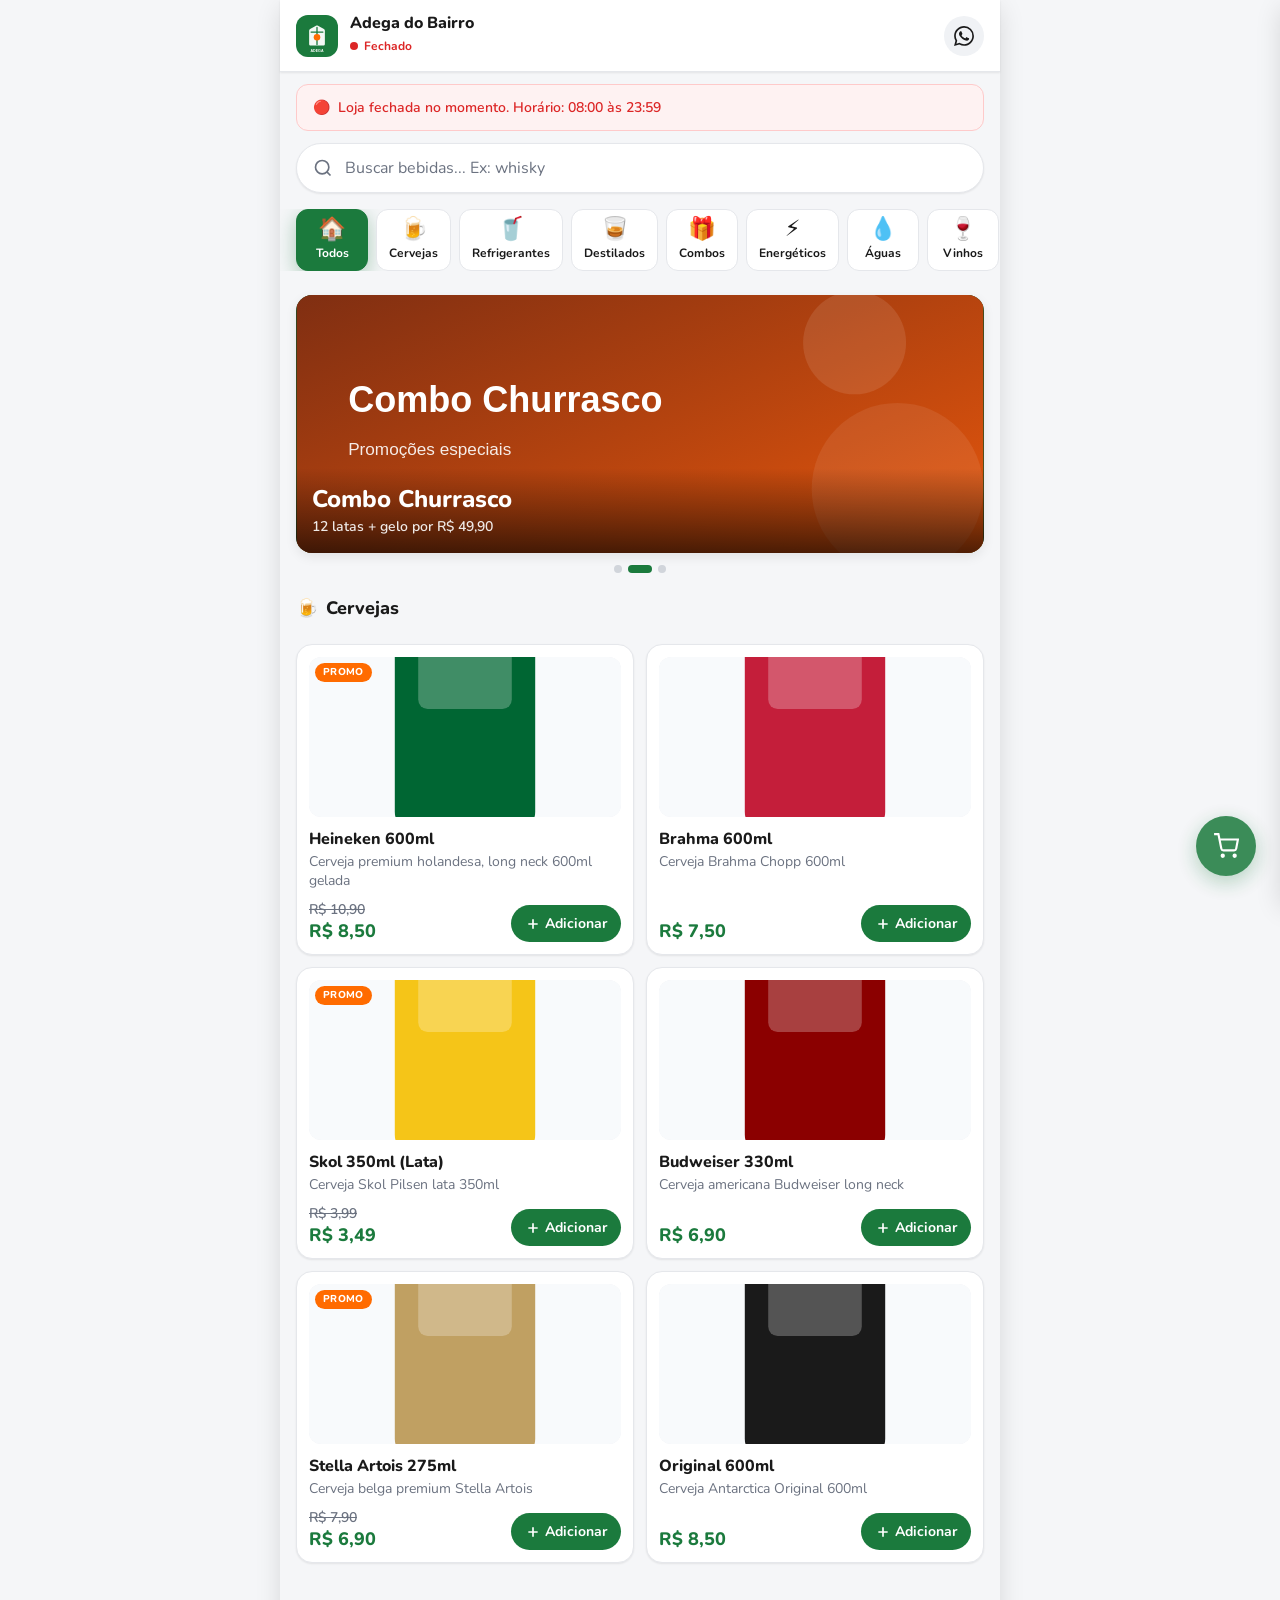
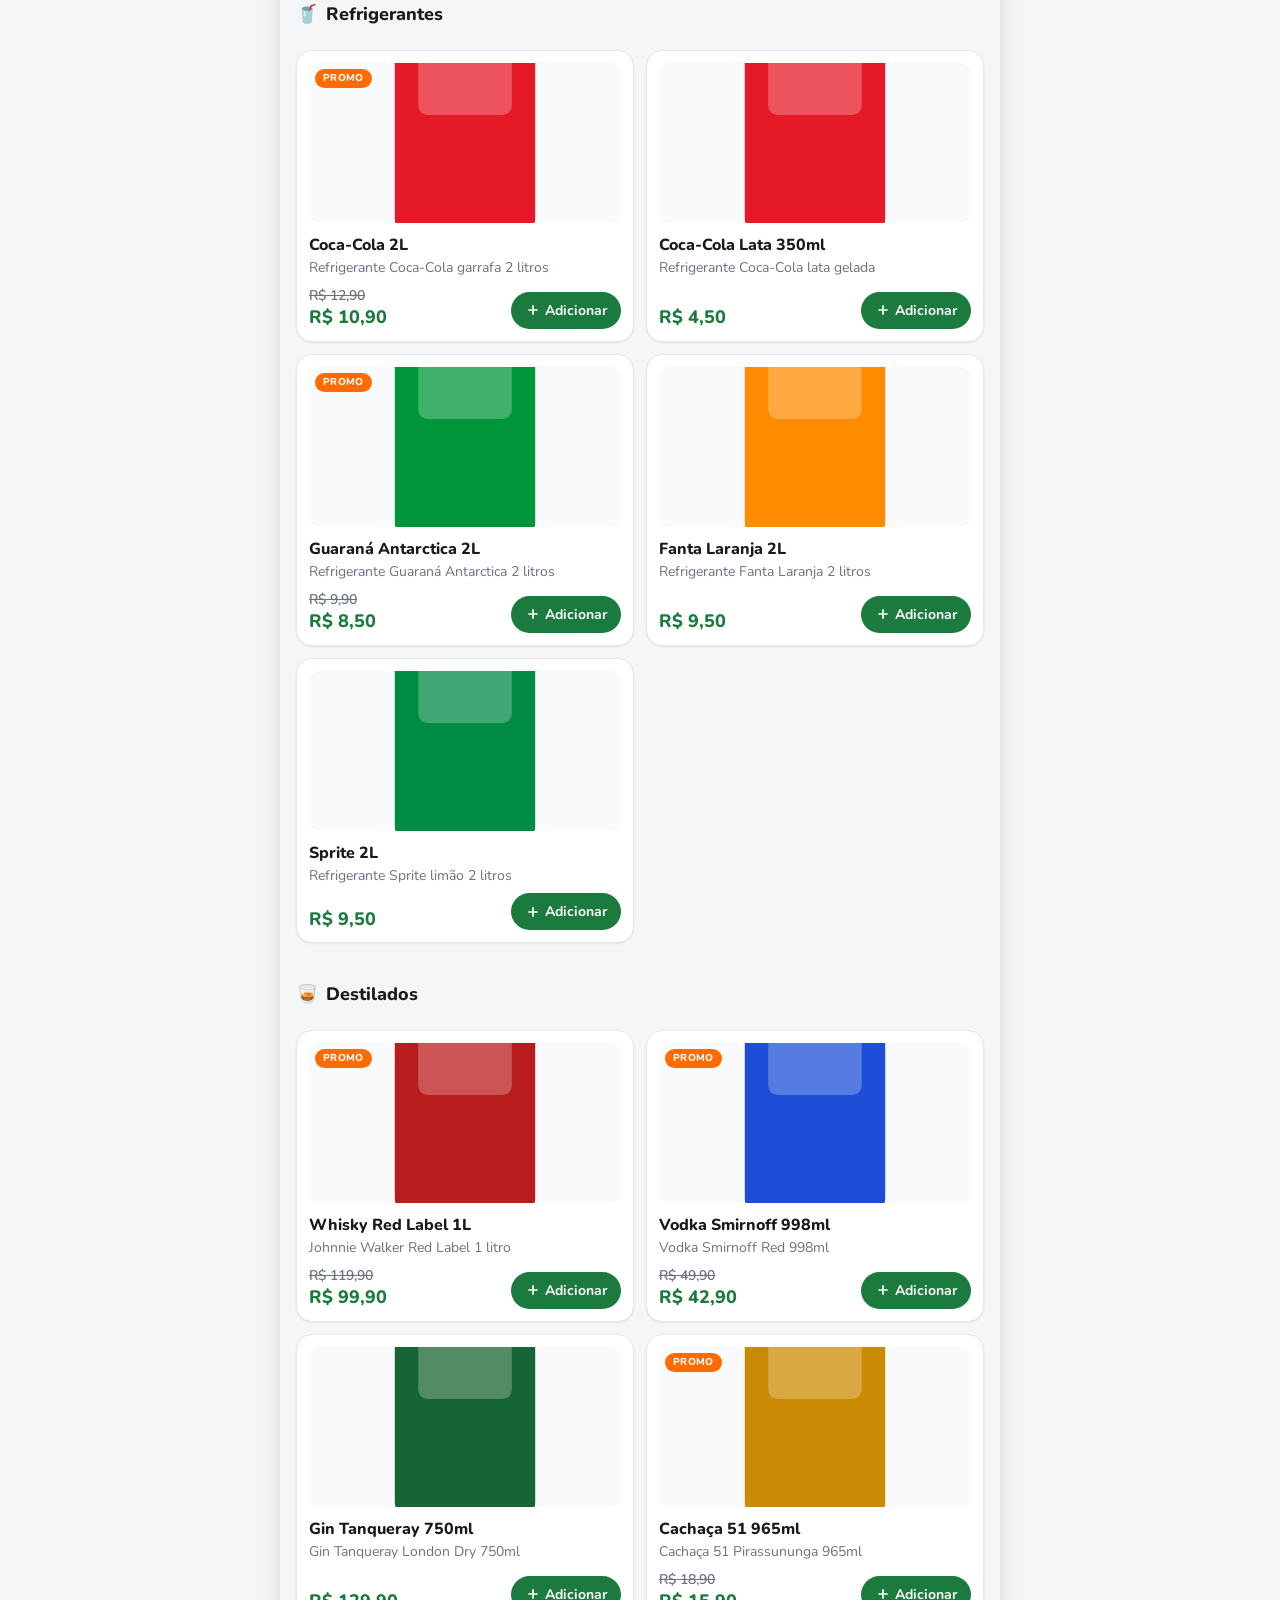
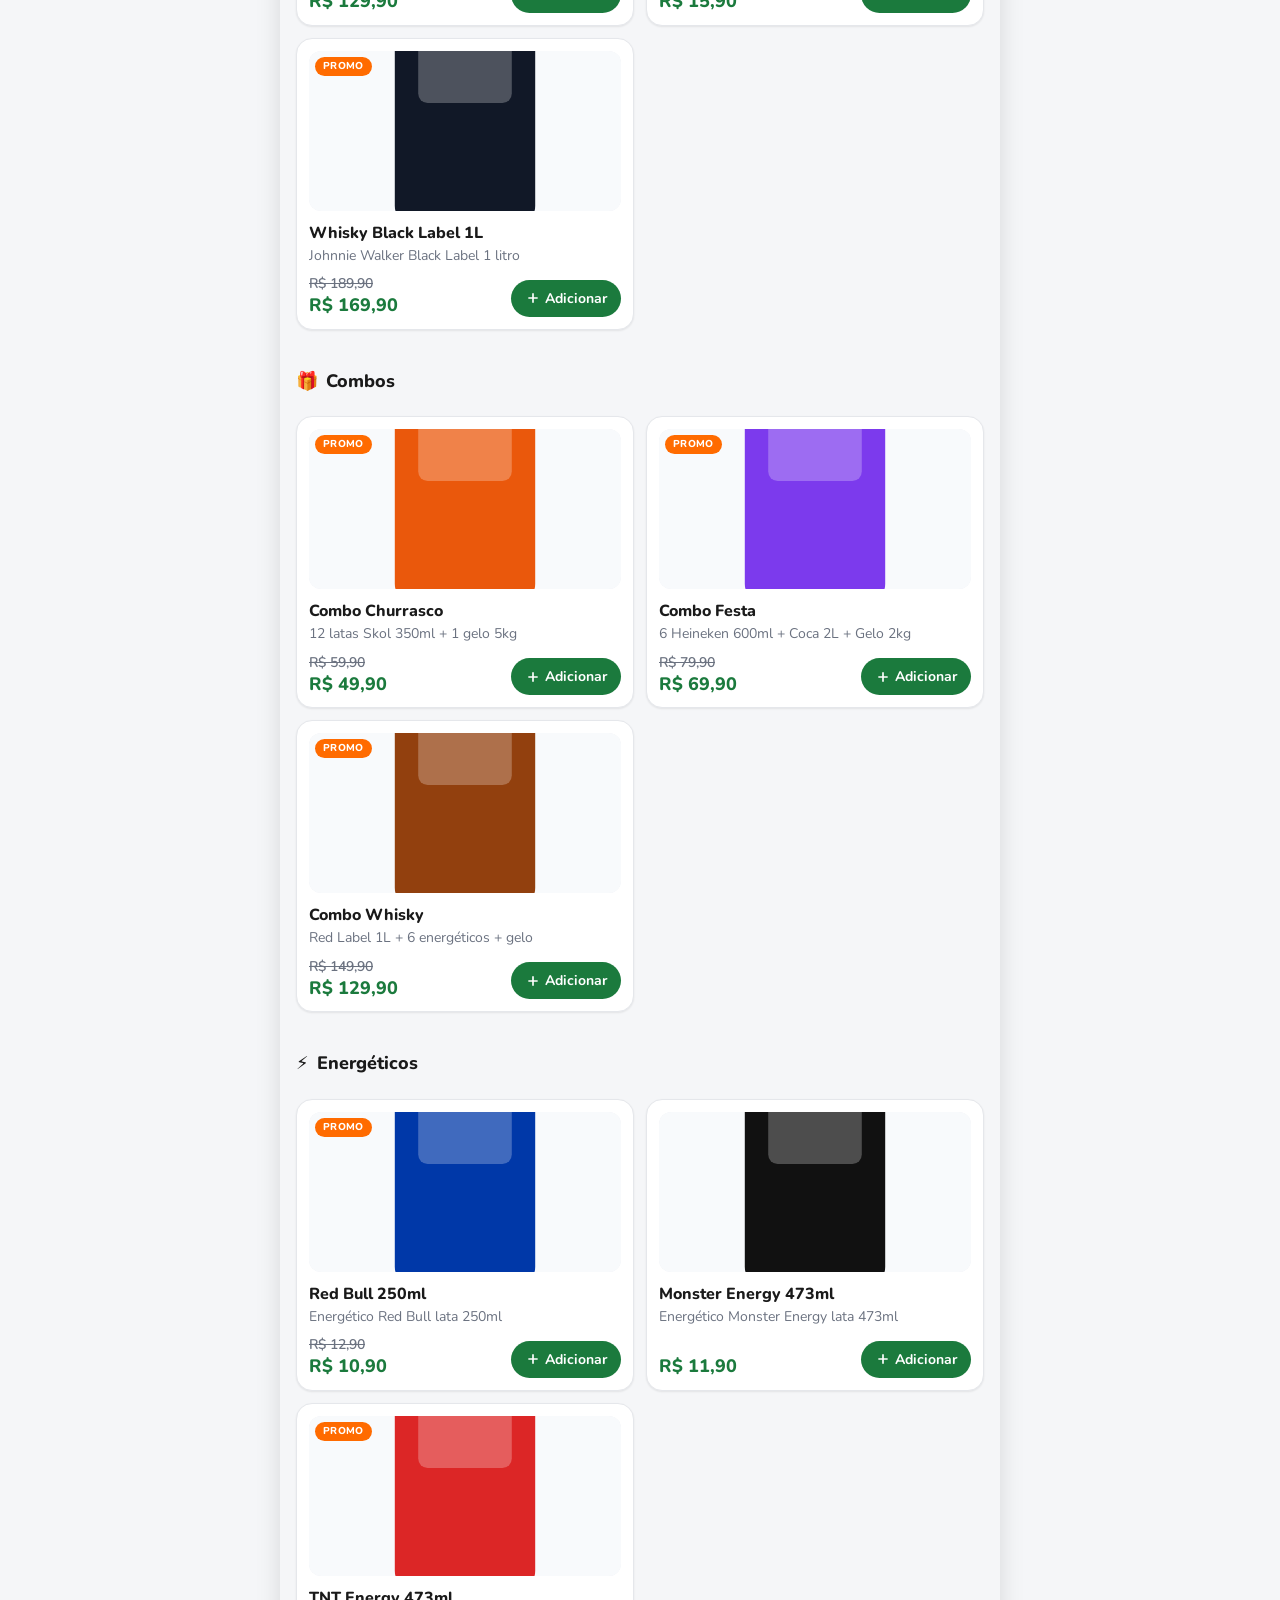
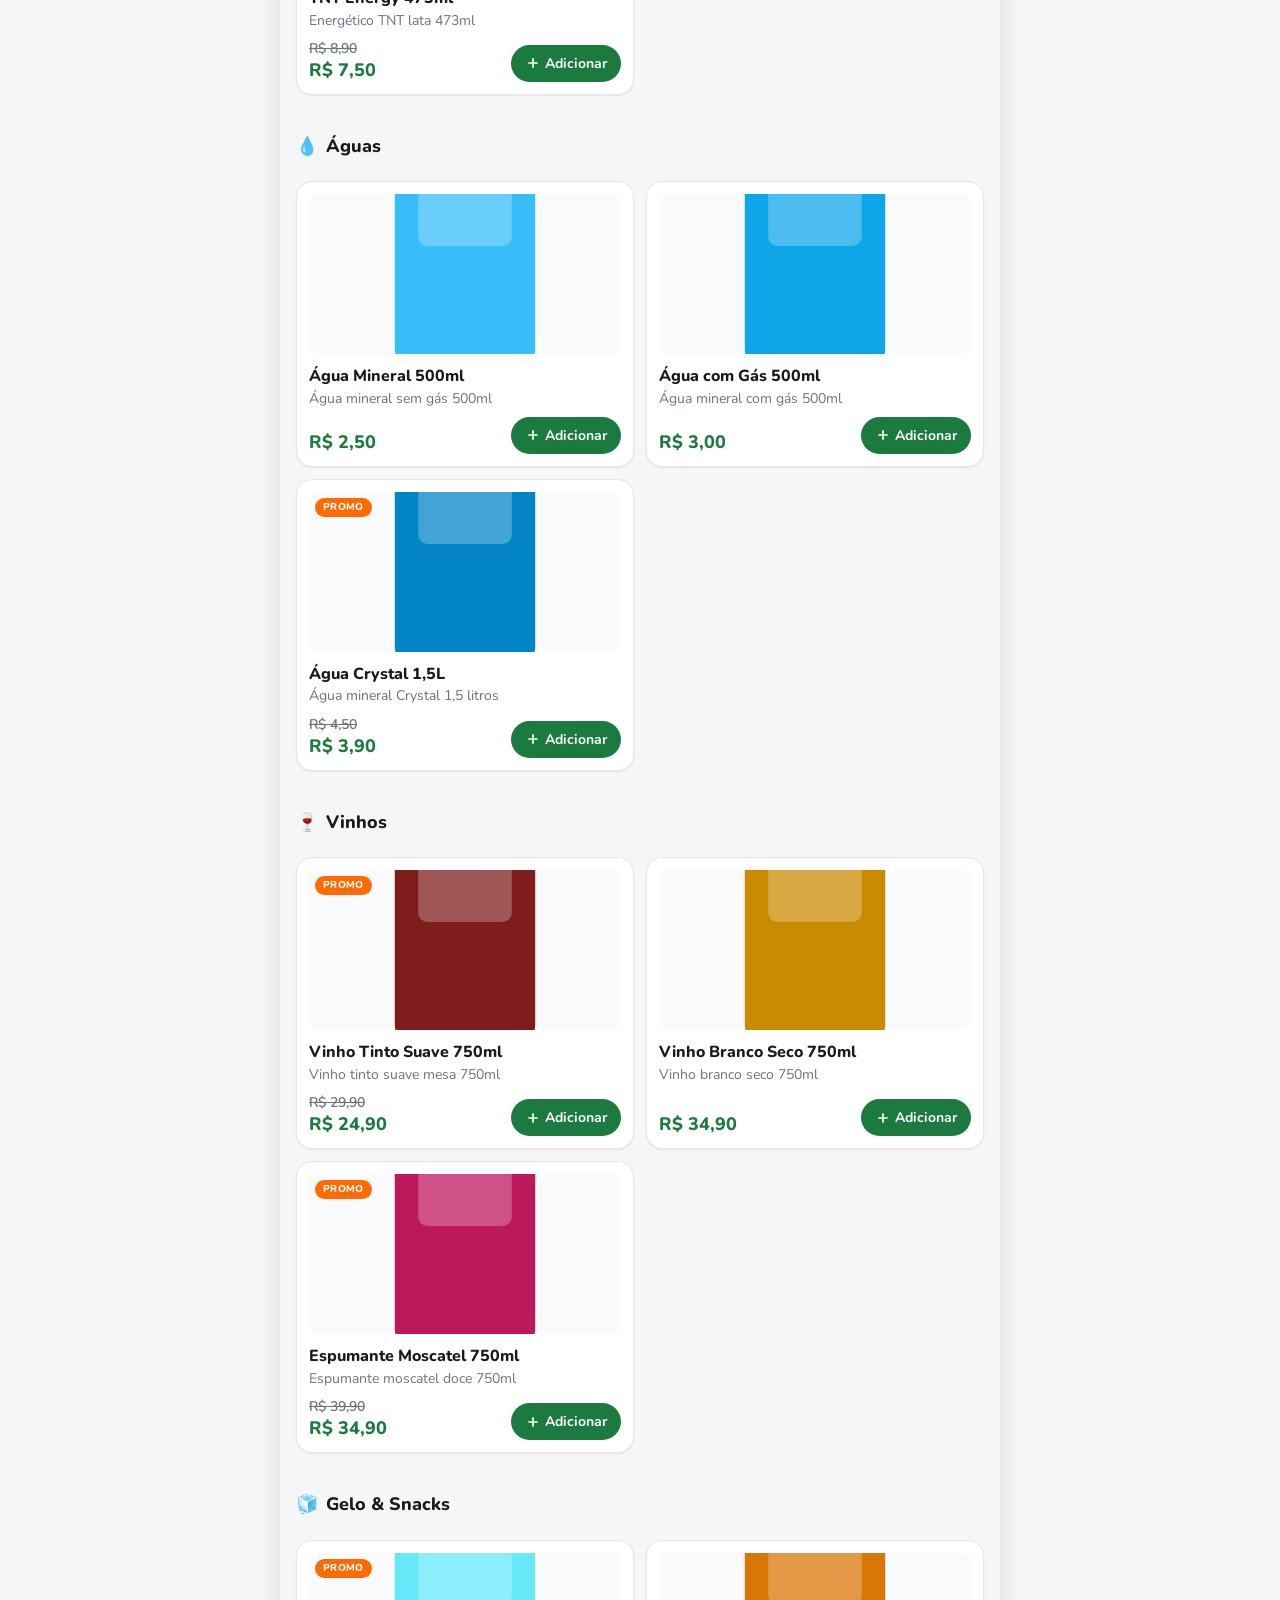
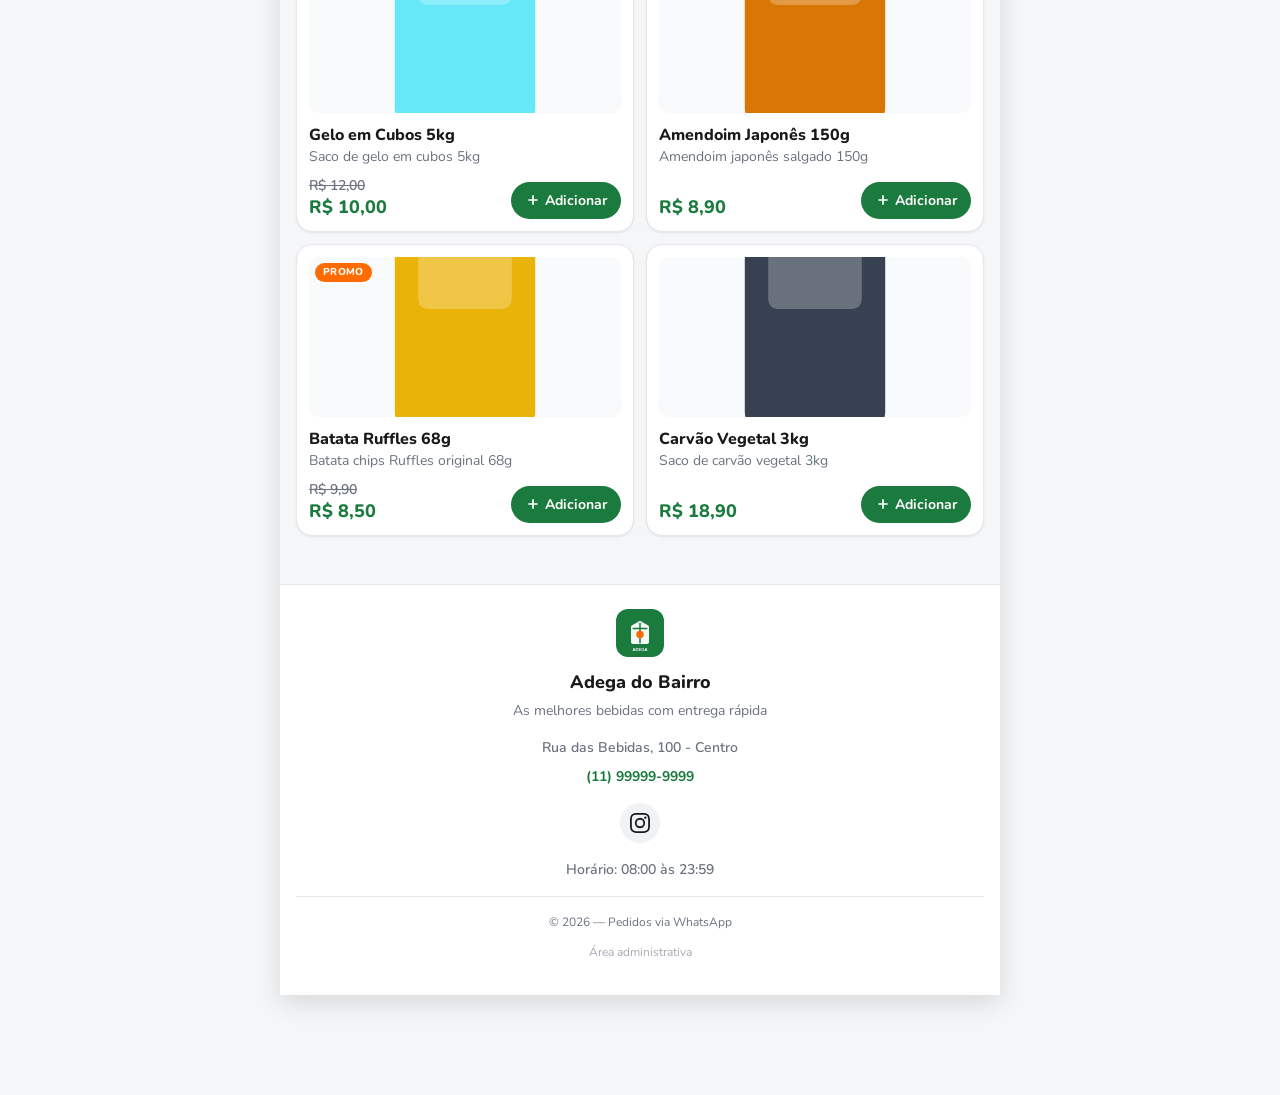
==== index.html @ 52670064 "Initial commit" ====
<!DOCTYPE html>
<html lang="pt-BR">
<head>
  <meta charset="UTF-8" />
  <script>
    /* Bootstrap GitHub Pages — define <base> antes de qualquer asset relativo */
    (function () {
      var path = location.pathname || "/";
      var base;
      if (path.indexOf("/admin") !== -1) {
        base = path.replace(/\/admin(?:\/.*)?$/, "/");
      } else if (/\.html?$/i.test(path)) {
        base = path.replace(/\/[^/]+$/, "/");
      } else {
        base = path.endsWith("/") ? path : path + "/";
      }
      window.APP_BASE = base;
      window.assetUrl = function (p) {
        return base + String(p || "").replace(/^\.\//, "").replace(/^\//, "");
      };
      if (!document.querySelector("base")) {
        var el = document.createElement("base");
        el.href = base;
        document.head.insertBefore(el, document.head.firstChild);
      }
    })();
  </script>
  <meta name="viewport" content="width=device-width, initial-scale=1.0, viewport-fit=cover" />
  <meta name="theme-color" content="#1B7A3D" />
  <meta name="description" content="Peça cervejas, destilados, refrigerantes e mais. Entrega rápida pelo WhatsApp." />
  <meta name="keywords" content="delivery bebidas, adega, cerveja, whisky, cardápio digital" />
  <meta name="apple-mobile-web-app-capable" content="yes" />
  <meta name="apple-mobile-web-app-status-bar-style" content="default" />
  <meta name="apple-mobile-web-app-title" content="Adega do Bairro" />
  <meta property="og:title" content="Adega do Bairro | Delivery de Bebidas" />
  <meta property="og:description" content="Peça cervejas, destilados e mais com entrega rápida pelo WhatsApp." />
  <meta property="og:type" content="website" />
  <meta property="og:image" content="assets/images/logo.svg" />
  <meta name="twitter:card" content="summary" />
  <title>Adega do Bairro | Delivery de Bebidas</title>
  <link rel="icon" href="assets/images/favicon.svg" type="image/svg+xml" />
  <link rel="apple-touch-icon" href="assets/images/icon-192.png" />
  <link rel="manifest" href="manifest.json" />
  <link rel="stylesheet" href="assets/css/style.css" />
</head>
<body>
  <div class="app" id="app">
    <!-- Loading -->
    <div class="loading" id="loading">
      <div class="spinner"></div>
      <p>Carregando cardápio...</p>
    </div>

    <div id="app-conteudo" class="oculto">
      <!-- Header -->
      <header class="header">
        <img id="header-logo" class="header-logo" src="assets/images/logo.svg" alt="Logo" />
        <div class="header-info">
          <h1 class="header-nome" id="header-nome">Adega do Bairro</h1>
          <div class="header-status aberto" id="header-status">
            <span class="ponto"></span>
            Aberto
          </div>
        </div>
        <div class="header-acoes">
          <a id="header-whatsapp" class="header-btn" href="#" target="_blank" rel="noopener" aria-label="WhatsApp" title="WhatsApp">
            <svg viewBox="0 0 24 24" fill="currentColor"><path d="M17.472 14.382c-.297-.149-1.758-.867-2.03-.967-.273-.099-.471-.148-.67.15-.197.297-.767.966-.94 1.164-.173.199-.347.223-.644.075-.297-.15-1.255-.463-2.39-1.475-.883-.788-1.48-1.761-1.653-2.059-.173-.297-.018-.458.13-.606.134-.133.298-.347.446-.52.149-.174.198-.298.298-.497.099-.198.05-.371-.025-.52-.075-.149-.669-1.612-.916-2.207-.242-.579-.487-.5-.669-.51-.173-.008-.371-.01-.57-.01-.198 0-.52.074-.792.372-.272.297-1.04 1.016-1.04 2.479 0 1.462 1.065 2.875 1.213 3.074.149.198 2.096 3.2 5.077 4.487.709.306 1.262.489 1.694.625.712.227 1.36.195 1.871.118.571-.085 1.758-.719 2.006-1.413.248-.694.248-1.289.173-1.413-.074-.124-.272-.198-.57-.347m-5.421 7.403h-.004a9.87 9.87 0 01-5.031-1.378l-.361-.214-3.741.982.998-3.648-.235-.374a9.86 9.86 0 01-1.51-5.26c.001-5.45 4.436-9.884 9.888-9.884 2.64 0 5.122 1.03 6.988 2.898a9.825 9.825 0 012.893 6.994c-.003 5.45-4.435 9.884-9.885 9.884m8.413-18.297A11.815 11.815 0 0012.05 0C5.495 0 .16 5.335.157 11.892c0 2.096.547 4.142 1.588 5.945L.057 24l6.305-1.654a11.882 11.882 0 005.683 1.448h.005c6.554 0 11.89-5.335 11.893-11.893a11.821 11.821 0 00-3.48-8.413z"/></svg>
          </a>
        </div>
      </header>

      <!-- Aviso loja fechada -->
      <div class="aviso-fechado" id="aviso-fechado" role="alert"></div>

      <!-- Pesquisa -->
      <div class="pesquisa-wrap">
        <div class="pesquisa-campo">
          <svg viewBox="0 0 24 24" fill="none" stroke="currentColor" stroke-width="2"><circle cx="11" cy="11" r="8"/><path d="M21 21l-4.35-4.35"/></svg>
          <input type="search" id="pesquisa-input" placeholder="Buscar bebidas... Ex: whisky" autocomplete="off" enterkeyhint="search" />
          <button type="button" class="pesquisa-limpar" id="pesquisa-limpar" aria-label="Limpar busca">✕</button>
        </div>
      </div>

      <!-- Categorias -->
      <div class="categorias-wrap">
        <div class="categorias-lista" id="categorias-lista" role="tablist"></div>
      </div>

      <!-- Banners -->
      <section class="banner-secao" id="banner-secao">
        <div class="banner-slider">
          <div class="banner-track" id="banner-track"></div>
          <button class="banner-nav prev" id="banner-prev" type="button" aria-label="Anterior">
            <svg viewBox="0 0 24 24" fill="none" stroke="currentColor" stroke-width="2.5"><path d="M15 18l-6-6 6-6"/></svg>
          </button>
          <button class="banner-nav next" id="banner-next" type="button" aria-label="Próximo">
            <svg viewBox="0 0 24 24" fill="none" stroke="currentColor" stroke-width="2.5"><path d="M9 18l6-6-6-6"/></svg>
          </button>
        </div>
        <div class="banner-dots" id="banner-dots"></div>
      </section>

      <!-- Produtos -->
      <section class="produtos-secao" id="produtos-secao">
        <div class="produtos-grid" id="produtos-grid"></div>
      </section>

      <!-- Footer -->
      <footer class="footer">
        <img id="footer-logo" class="footer-logo" src="assets/images/logo.svg" alt="" />
        <div class="footer-nome" id="footer-nome">Adega do Bairro</div>
        <p class="footer-slogan" id="footer-slogan">As melhores bebidas com entrega rápida</p>
        <div class="footer-info">
          <span id="footer-endereco"></span>
          <a id="footer-telefone" href="#" target="_blank" rel="noopener"></a>
        </div>
        <div class="footer-redes">
          <a id="footer-instagram" class="oculto" href="#" target="_blank" rel="noopener" aria-label="Instagram">
            <svg viewBox="0 0 24 24" fill="currentColor"><path d="M12 2.163c3.204 0 3.584.012 4.85.07 3.252.148 4.771 1.691 4.919 4.919.058 1.265.069 1.645.069 4.849 0 3.205-.012 3.584-.069 4.849-.149 3.225-1.664 4.771-4.919 4.919-1.266.058-1.644.07-4.85.07-3.204 0-3.584-.012-4.849-.07-3.26-.149-4.771-1.699-4.919-4.92-.058-1.265-.07-1.644-.07-4.849 0-3.204.013-3.583.07-4.849.149-3.227 1.664-4.771 4.919-4.919 1.266-.057 1.645-.069 4.849-.069zM12 0C8.741 0 8.333.014 7.053.072 2.695.272.273 2.69.073 7.052.014 8.333 0 8.741 0 12c0 3.259.014 3.668.072 4.948.2 4.358 2.618 6.78 6.98 6.98C8.333 23.986 8.741 24 12 24c3.259 0 3.668-.014 4.948-.072 4.354-.2 6.782-2.618 6.979-6.98.059-1.28.073-1.689.073-4.948 0-3.259-.014-3.667-.072-4.947-.196-4.354-2.617-6.78-6.979-6.98C15.668.014 15.259 0 12 0zm0 5.838a6.162 6.162 0 100 12.324 6.162 6.162 0 000-12.324zM12 16a4 4 0 110-8 4 4 0 010 8zm6.406-11.845a1.44 1.44 0 100 2.881 1.44 1.44 0 000-2.881z"/></svg>
          </a>
        </div>
        <p class="footer-horario" id="footer-horario"></p>
        <p class="footer-copy">© <span id="ano-atual"></span> — Pedidos via WhatsApp</p>
        <a class="footer-admin-link" href="admin/">Área administrativa</a>
      </footer>
    </div>
  </div>

  <!-- Botão flutuante carrinho -->
  <button class="carrinho-btn-flutuante" id="carrinho-btn-flutuante" type="button" aria-label="Abrir carrinho">
    <svg viewBox="0 0 24 24" fill="none" stroke="currentColor" stroke-width="2"><circle cx="9" cy="21" r="1"/><circle cx="20" cy="21" r="1"/><path d="M1 1h4l2.68 13.39a2 2 0 002 1.61h9.72a2 2 0 002-1.61L23 6H6"/></svg>
    <span class="carrinho-badge" id="carrinho-badge" style="display:none">0</span>
  </button>

  <!-- Overlay + Drawer carrinho -->
  <div class="carrinho-overlay" id="carrinho-overlay"></div>
  <aside class="carrinho-drawer" id="carrinho-drawer" aria-label="Carrinho">
    <div class="carrinho-header">
      <h2>🛒 Seu pedido</h2>
      <button class="carrinho-fechar" id="carrinho-fechar" type="button" aria-label="Fechar">✕</button>
    </div>

    <div class="carrinho-vazio" id="carrinho-vazio">
      <div class="icone">🛒</div>
      <p>Seu carrinho está vazio</p>
      <span>Adicione produtos para continuar</span>
    </div>

    <div class="carrinho-itens oculto" id="carrinho-itens"></div>

    <div class="carrinho-footer oculto" id="carrinho-footer">
      <div class="cupom-area">
        <input type="text" id="cupom-input" placeholder="Cupom de desconto" maxlength="20" />
        <button type="button" id="btn-aplicar-cupom">Aplicar</button>
      </div>
      <div class="carrinho-resumo">
        <div class="resumo-linha"><span>Subtotal</span><span id="resumo-subtotal">R$ 0,00</span></div>
        <div class="resumo-linha"><span>Entrega</span><span id="resumo-entrega">R$ 0,00</span></div>
        <div class="resumo-linha desconto oculto" id="resumo-desconto-linha"><span>Desconto</span><span id="resumo-desconto">- R$ 0,00</span></div>
        <div class="resumo-linha total"><span>Total</span><span id="resumo-total">R$ 0,00</span></div>
      </div>
      <button class="btn-finalizar" id="btn-finalizar" type="button">
        <svg viewBox="0 0 24 24" fill="currentColor"><path d="M17.472 14.382c-.297-.149-1.758-.867-2.03-.967-.273-.099-.471-.148-.67.15-.197.297-.767.966-.94 1.164-.173.199-.347.223-.644.075-.297-.15-1.255-.463-2.39-1.475-.883-.788-1.48-1.761-1.653-2.059-.173-.297-.018-.458.13-.606.134-.133.298-.347.446-.52.149-.174.198-.298.298-.497.099-.198.05-.371-.025-.52-.075-.149-.669-1.612-.916-2.207-.242-.579-.487-.5-.669-.51-.173-.008-.371-.01-.57-.01-.198 0-.52.074-.792.372-.272.297-1.04 1.016-1.04 2.479 0 1.462 1.065 2.875 1.213 3.074.149.198 2.096 3.2 5.077 4.487.709.306 1.262.489 1.694.625.712.227 1.36.195 1.871.118.571-.085 1.758-.719 2.006-1.413.248-.694.248-1.289.173-1.413-.074-.124-.272-.198-.57-.347m-5.421 7.403h-.004a9.87 9.87 0 01-5.031-1.378l-.361-.214-3.741.982.998-3.648-.235-.374a9.86 9.86 0 01-1.51-5.26c.001-5.45 4.436-9.884 9.888-9.884 2.64 0 5.122 1.03 6.988 2.898a9.825 9.825 0 012.893 6.994c-.003 5.45-4.435 9.884-9.885 9.884m8.413-18.297A11.815 11.815 0 0012.05 0C5.495 0 .16 5.335.157 11.892c0 2.096.547 4.142 1.588 5.945L.057 24l6.305-1.654a11.882 11.882 0 005.683 1.448h.005c6.554 0 11.89-5.335 11.893-11.893a11.821 11.821 0 00-3.48-8.413z"/></svg>
        Finalizar pedido
      </button>
      <p class="aviso-pedido-minimo oculto" id="aviso-pedido-minimo"></p>
    </div>
  </aside>

  <!-- Modal finalizar pedido -->
  <div class="modal-overlay" id="modal-pedido" role="dialog" aria-modal="true" aria-labelledby="modal-titulo">
    <div class="modal">
      <div class="modal-handle"></div>
      <div class="modal-header">
        <h2 id="modal-titulo">Finalizar pedido</h2>
        <button class="modal-fechar" id="modal-fechar" type="button" aria-label="Fechar">✕</button>
      </div>

      <div class="resumo-pedido-modal" id="resumo-pedido-modal"></div>

      <div class="tipo-entrega">
        <button type="button" class="tipo-entrega-opcao ativo" data-tipo="entrega">
          <span class="icone">🛵</span>
          Entrega
        </button>
        <button type="button" class="tipo-entrega-opcao" id="opcao-retirada" data-tipo="retirada">
          <span class="icone">🏪</span>
          Retirada
        </button>
      </div>

      <div class="form-grupo">
        <label for="pedido-nome">Nome <span class="obrigatorio">*</span></label>
        <input type="text" id="pedido-nome" placeholder="Seu nome completo" autocomplete="name" />
        <span class="erro-campo">Informe seu nome</span>
      </div>

      <div class="form-grupo">
        <label for="pedido-telefone">Telefone / WhatsApp <span class="obrigatorio">*</span></label>
        <input type="tel" id="pedido-telefone" placeholder="(11) 99999-9999" autocomplete="tel" />
        <span class="erro-campo">Informe seu telefone</span>
      </div>

      <div class="form-grupo" id="grupo-endereco">
        <label for="pedido-endereco">Endereço completo <span class="obrigatorio">*</span></label>
        <textarea id="pedido-endereco" placeholder="Rua, número, complemento"></textarea>
        <span class="erro-campo">Informe o endereço</span>
      </div>

      <div class="form-grupo" id="grupo-bairro">
        <label for="pedido-bairro">Bairro</label>
        <select id="pedido-bairro">
          <option value="">Selecione o bairro</option>
        </select>
      </div>

      <div class="form-grupo">
        <label>Forma de pagamento</label>
        <div class="pagamento-opcoes">
          <button type="button" class="pagamento-opcao ativo" id="opcao-pix" data-pagamento="pix">
            <span class="radio"></span>
            PIX
          </button>
          <button type="button" class="pagamento-opcao" data-pagamento="dinheiro">
            <span class="radio"></span>
            Dinheiro
          </button>
          <button type="button" class="pagamento-opcao" data-pagamento="cartao">
            <span class="radio"></span>
            Cartão na entrega
          </button>
        </div>
        <div class="pix-info visivel" id="pix-info"></div>
      </div>

      <div class="form-grupo">
        <label for="pedido-obs">Observação</label>
        <textarea id="pedido-obs" placeholder="Ex: sem gelo, interfone 101..."></textarea>
      </div>

      <button class="btn-enviar-pedido" id="btn-enviar-pedido" type="button">
        <svg viewBox="0 0 24 24" fill="currentColor"><path d="M17.472 14.382c-.297-.149-1.758-.867-2.03-.967-.273-.099-.471-.148-.67.15-.197.297-.767.966-.94 1.164-.173.199-.347.223-.644.075-.297-.15-1.255-.463-2.39-1.475-.883-.788-1.48-1.761-1.653-2.059-.173-.297-.018-.458.13-.606.134-.133.298-.347.446-.52.149-.174.198-.298.298-.497.099-.198.05-.371-.025-.52-.075-.149-.669-1.612-.916-2.207-.242-.579-.487-.5-.669-.51-.173-.008-.371-.01-.57-.01-.198 0-.52.074-.792.372-.272.297-1.04 1.016-1.04 2.479 0 1.462 1.065 2.875 1.213 3.074.149.198 2.096 3.2 5.077 4.487.709.306 1.262.489 1.694.625.712.227 1.36.195 1.871.118.571-.085 1.758-.719 2.006-1.413.248-.694.248-1.289.173-1.413-.074-.124-.272-.198-.57-.347m-5.421 7.403h-.004a9.87 9.87 0 01-5.031-1.378l-.361-.214-3.741.982.998-3.648-.235-.374a9.86 9.86 0 01-1.51-5.26c.001-5.45 4.436-9.884 9.888-9.884 2.64 0 5.122 1.03 6.988 2.898a9.825 9.825 0 012.893 6.994c-.003 5.45-4.435 9.884-9.885 9.884m8.413-18.297A11.815 11.815 0 0012.05 0C5.495 0 .16 5.335.157 11.892c0 2.096.547 4.142 1.588 5.945L.057 24l6.305-1.654a11.882 11.882 0 005.683 1.448h.005c6.554 0 11.89-5.335 11.893-11.893a11.821 11.821 0 00-3.48-8.413z"/></svg>
        Enviar no WhatsApp
      </button>
    </div>
  </div>

  <!-- PWA banner -->
  <div class="pwa-banner" id="pwa-banner">
    <div class="pwa-banner-info">
      <strong>Instalar aplicativo</strong>
      <span>Acesse mais rápido pela tela inicial</span>
    </div>
    <div class="pwa-banner-acoes">
      <button type="button" class="pwa-instalar" id="pwa-instalar">Instalar</button>
      <button type="button" class="pwa-fechar" id="pwa-fechar">Agora não</button>
    </div>
  </div>

  <!-- Toasts -->
  <div class="toast-container" id="toast-container"></div>

  <script>
    document.getElementById("ano-atual").textContent = new Date().getFullYear();
  </script>
  <script src="assets/js/utils.js"></script>
  <script src="assets/js/horario.js"></script>
  <script src="assets/js/categorias.js"></script>
  <script src="assets/js/produtos.js"></script>
  <script src="assets/js/banner.js"></script>
  <script src="assets/js/carrinho.js"></script>
  <script src="assets/js/whatsapp.js"></script>
  <script src="assets/js/pwa.js"></script>
  <script src="assets/js/app.js"></script>
</body>
</html>
---- assets/css/style.css ----
@import url("https://fonts.googleapis.com/css2?family=Nunito:wght@400;600;700;800&display=swap");
@import url("./variables.css");
@import url("./reset.css");
@import url("./header.css");
@import url("./banner.css");
@import url("./produtos.css");
@import url("./carrinho.css");
@import url("./modal.css");
@import url("./footer.css");
@import url("./animations.css");
@import url("./responsive.css");

body {
  font-family: var(--fonte-principal);
  background: var(--cor-fundo);
  color: var(--cor-texto);
  padding-bottom: 100px;
}

.app {
  max-width: var(--largura-max);
  margin: 0 auto;
  min-height: 100vh;
  position: relative;
  background: var(--cor-fundo);
}

.container {
  padding-inline: var(--espaco-4);
}

.secao {
  margin-top: var(--espaco-5);
}

.secao-titulo {
  font-size: var(--texto-lg);
  font-weight: 800;
  margin-bottom: var(--espaco-3);
  display: flex;
  align-items: center;
  gap: var(--espaco-2);
}

.secao-titulo span {
  font-size: var(--texto-xl);
}

/* Pesquisa */
.pesquisa-wrap {
  padding: var(--espaco-3) var(--espaco-4) var(--espaco-2);
  position: sticky;
  top: var(--header-altura);
  z-index: var(--z-categorias);
  background: var(--cor-fundo);
}

.pesquisa-campo {
  display: flex;
  align-items: center;
  gap: var(--espaco-3);
  background: var(--cor-superficie);
  border: 1.5px solid var(--cor-borda);
  border-radius: var(--raio-full);
  padding: var(--espaco-3) var(--espaco-4);
  box-shadow: var(--sombra-sm);
  transition: border-color var(--transicao-rapida), box-shadow var(--transicao-rapida);
}

.pesquisa-campo:focus-within {
  border-color: var(--cor-primaria);
  box-shadow: 0 0 0 3px rgba(27, 122, 61, 0.15);
}

.pesquisa-campo svg {
  width: 20px;
  height: 20px;
  color: var(--cor-texto-secundario);
  flex-shrink: 0;
}

.pesquisa-campo input {
  flex: 1;
  border: none;
  outline: none;
  background: transparent;
  font-size: var(--texto-base);
  min-width: 0;
}

.pesquisa-campo input::placeholder {
  color: var(--cor-texto-secundario);
}

.pesquisa-limpar {
  display: none;
  width: 24px;
  height: 24px;
  border-radius: var(--raio-full);
  background: var(--cor-superficie-alt);
  color: var(--cor-texto-secundario);
  align-items: center;
  justify-content: center;
  font-size: 14px;
  flex-shrink: 0;
}

.pesquisa-limpar.visivel {
  display: flex;
}

/* Categorias */
.categorias-wrap {
  padding: var(--espaco-2) 0 var(--espaco-3);
  position: sticky;
  top: calc(var(--header-altura) + 58px);
  z-index: var(--z-categorias);
  background: var(--cor-fundo);
}

.categorias-lista {
  display: flex;
  gap: var(--espaco-2);
  overflow-x: auto;
  padding: 0 var(--espaco-4);
  scrollbar-width: none;
  -ms-overflow-style: none;
}

.categorias-lista::-webkit-scrollbar {
  display: none;
}

.categoria-chip {
  display: flex;
  flex-direction: column;
  align-items: center;
  gap: 4px;
  min-width: 72px;
  padding: var(--espaco-2) var(--espaco-3);
  background: var(--cor-superficie);
  border: 1.5px solid var(--cor-borda);
  border-radius: var(--raio-md);
  transition: all var(--transicao-rapida);
  flex-shrink: 0;
}

.categoria-chip:hover {
  border-color: var(--cor-primaria-clara);
}

.categoria-chip.ativo {
  background: var(--cor-primaria);
  border-color: var(--cor-primaria);
  color: var(--cor-texto-inverso);
  box-shadow: var(--sombra-float);
}

.categoria-chip .icone {
  font-size: 1.4rem;
  line-height: 1;
}

.categoria-chip .nome {
  font-size: var(--texto-xs);
  font-weight: 700;
  white-space: nowrap;
}

/* Status fechado banner */
.aviso-fechado {
  display: none;
  margin: var(--espaco-3) var(--espaco-4) 0;
  padding: var(--espaco-3) var(--espaco-4);
  background: #FEF2F2;
  border: 1px solid #FECACA;
  border-radius: var(--raio-md);
  color: var(--cor-erro);
  font-size: var(--texto-sm);
  font-weight: 600;
  align-items: center;
  gap: var(--espaco-2);
}

.aviso-fechado.visivel {
  display: flex;
}

/* Toast */
.toast-container {
  position: fixed;
  bottom: 100px;
  left: 50%;
  transform: translateX(-50%);
  z-index: var(--z-toast);
  display: flex;
  flex-direction: column;
  gap: var(--espaco-2);
  width: calc(100% - 32px);
  max-width: 400px;
  pointer-events: none;
}

.toast {
  background: var(--cor-texto);
  color: var(--cor-texto-inverso);
  padding: var(--espaco-3) var(--espaco-4);
  border-radius: var(--raio-md);
  font-size: var(--texto-sm);
  font-weight: 600;
  box-shadow: var(--sombra-lg);
  animation: slideUp 0.3s ease;
  text-align: center;
}

.toast.sucesso {
  background: var(--cor-sucesso);
}

.toast.erro {
  background: var(--cor-erro);
}

/* Empty state */
.vazio {
  text-align: center;
  padding: var(--espaco-12) var(--espaco-4);
  color: var(--cor-texto-secundario);
}

.vazio .icone {
  font-size: 3rem;
  margin-bottom: var(--espaco-3);
  opacity: 0.5;
}

.vazio p {
  font-size: var(--texto-base);
  font-weight: 600;
}

/* Loading */
.loading {
  display: flex;
  flex-direction: column;
  align-items: center;
  justify-content: center;
  min-height: 40vh;
  gap: var(--espaco-4);
  color: var(--cor-texto-secundario);
}

.spinner {
  width: 40px;
  height: 40px;
  border: 3px solid var(--cor-borda);
  border-top-color: var(--cor-primaria);
  border-radius: 50%;
  animation: spin 0.8s linear infinite;
}

/* Utilitários */
.oculto {
  display: none !important;
}

.preco {
  font-weight: 800;
  color: var(--cor-primaria);
}

.preco-antigo {
  font-size: var(--texto-sm);
  color: var(--cor-texto-secundario);
  text-decoration: line-through;
  font-weight: 600;
}
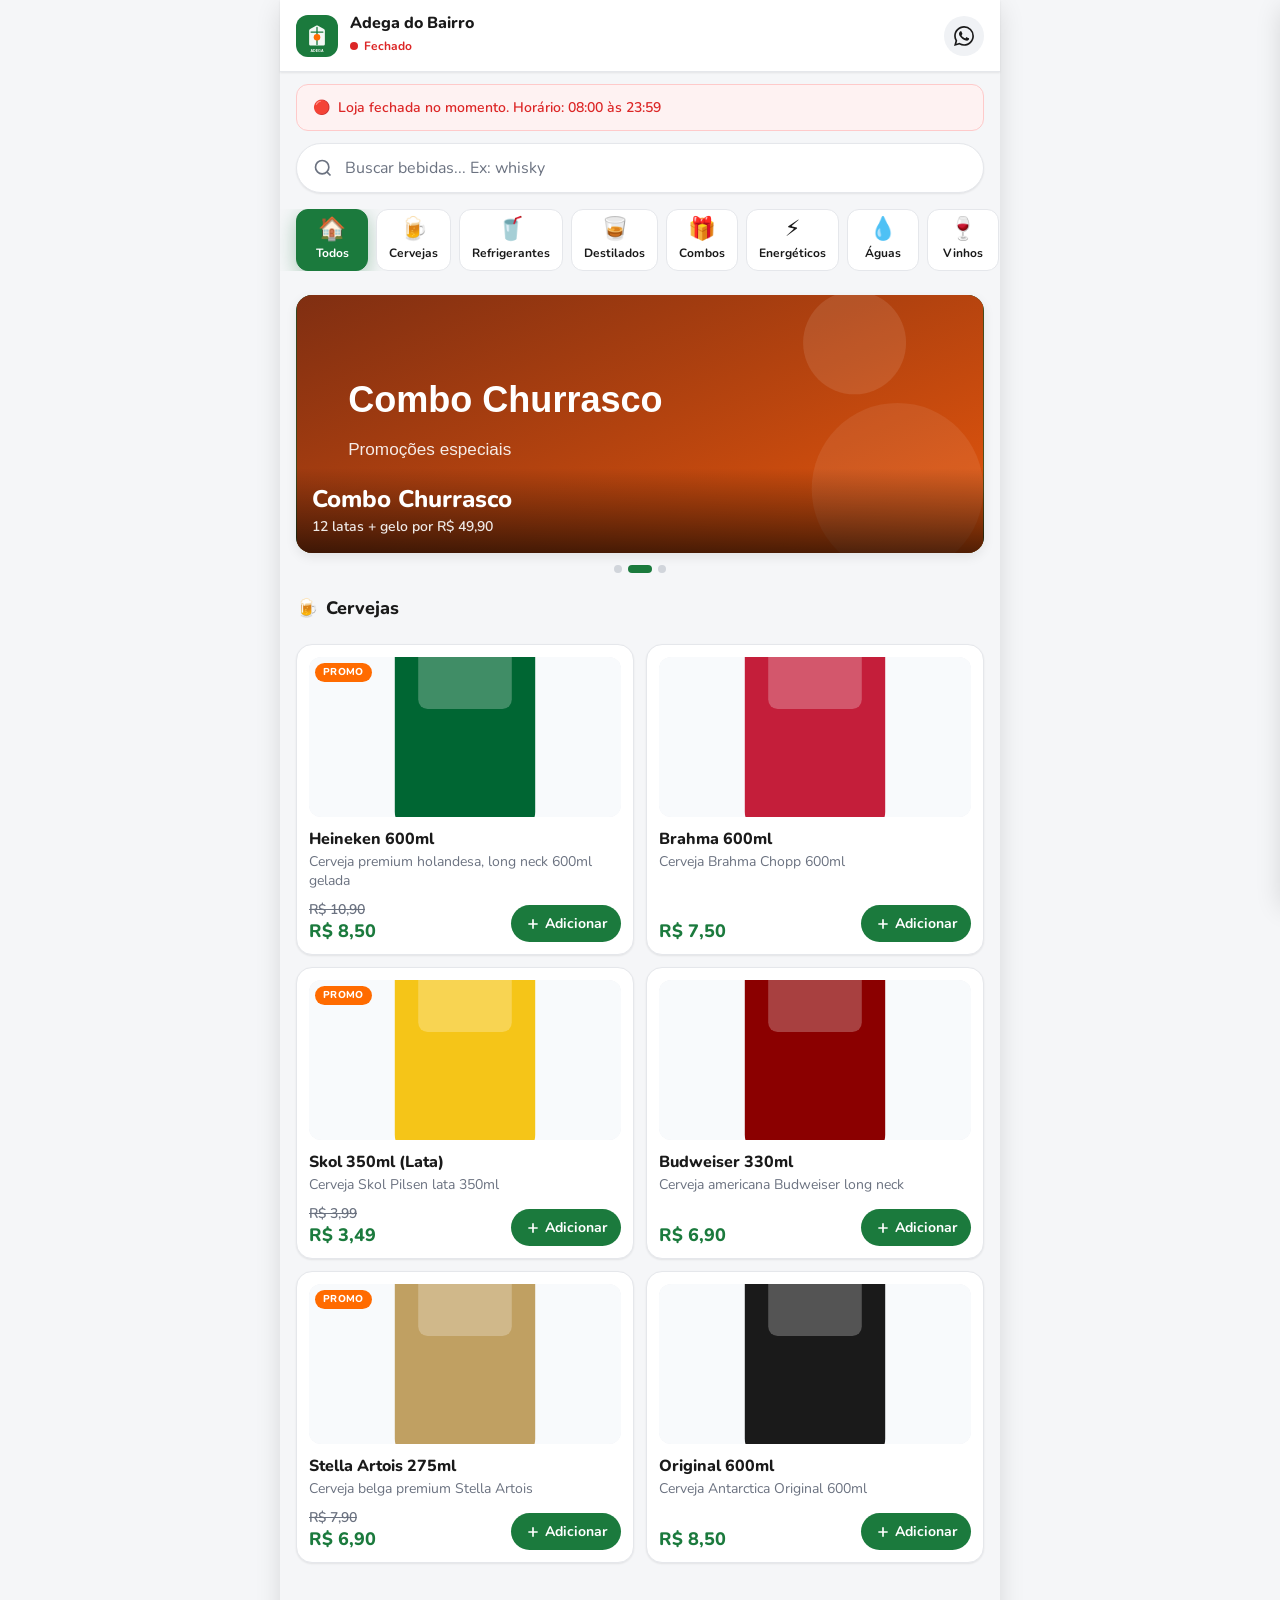
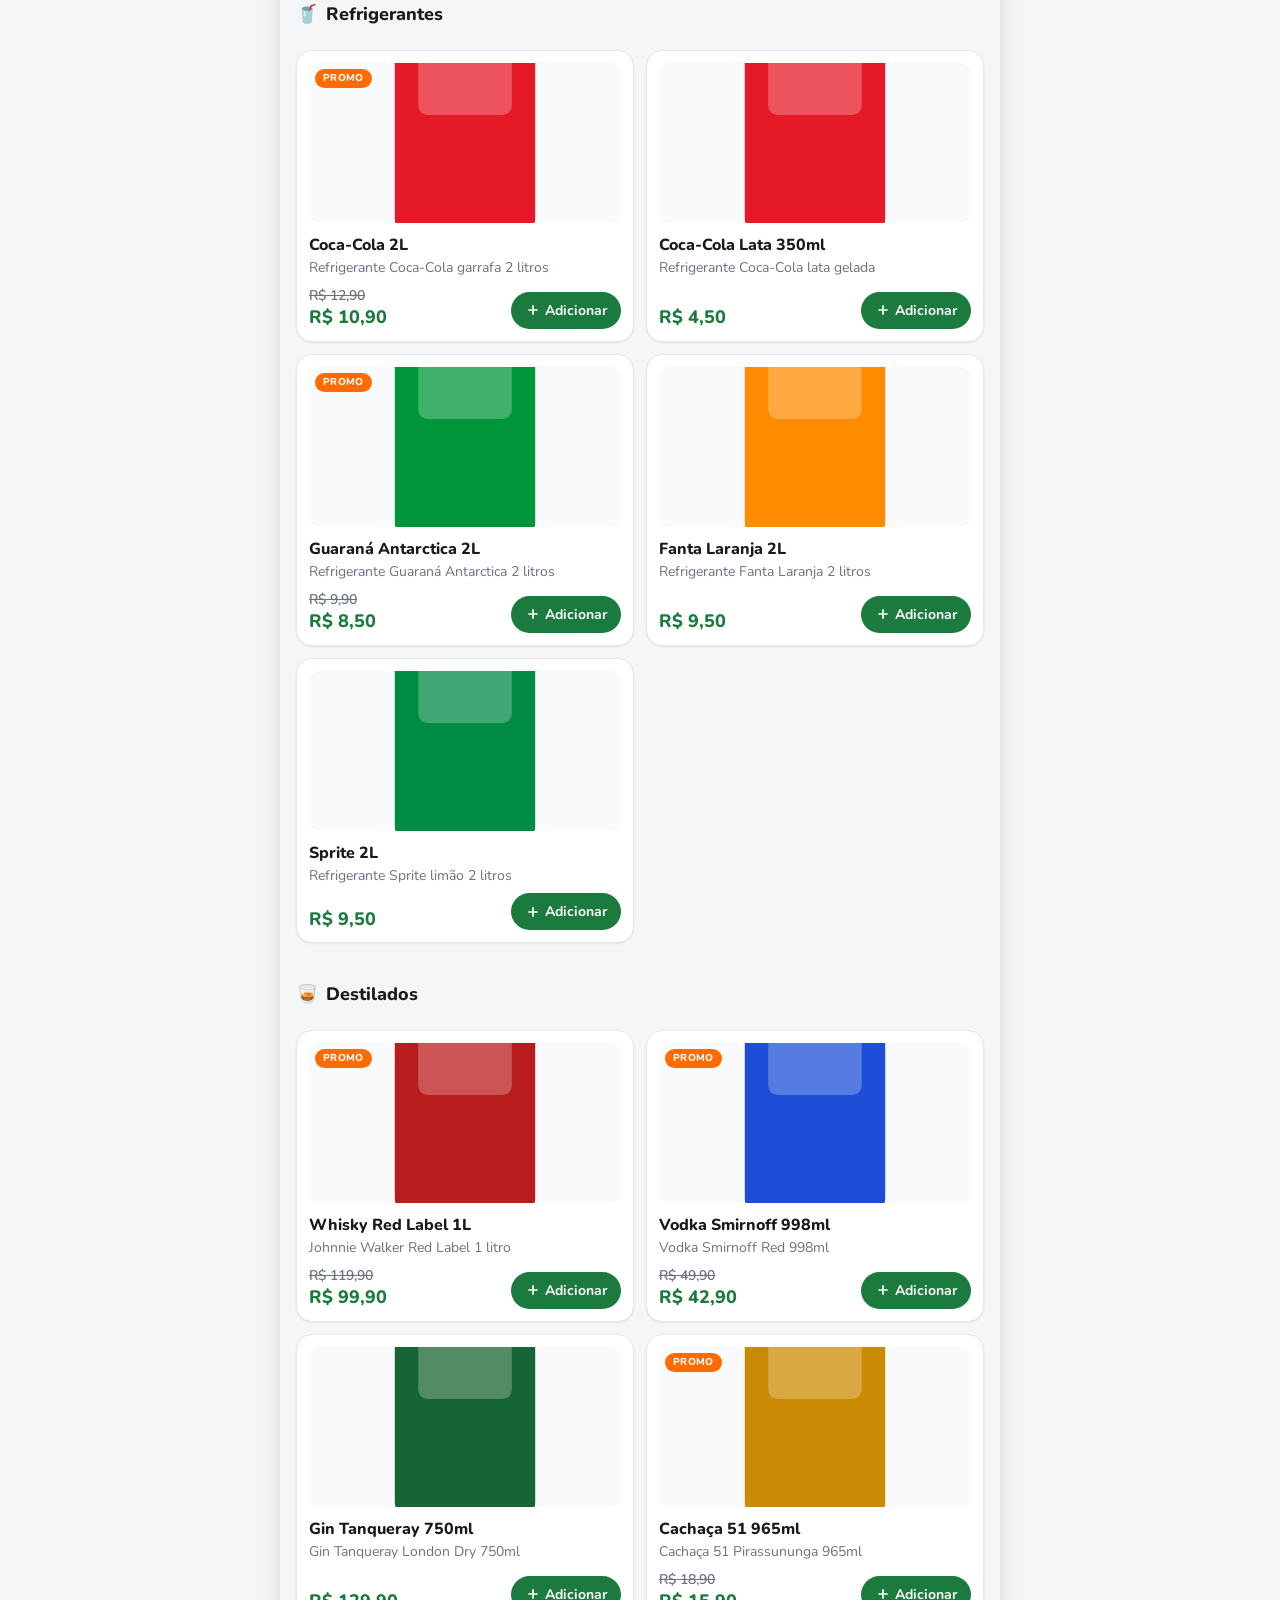
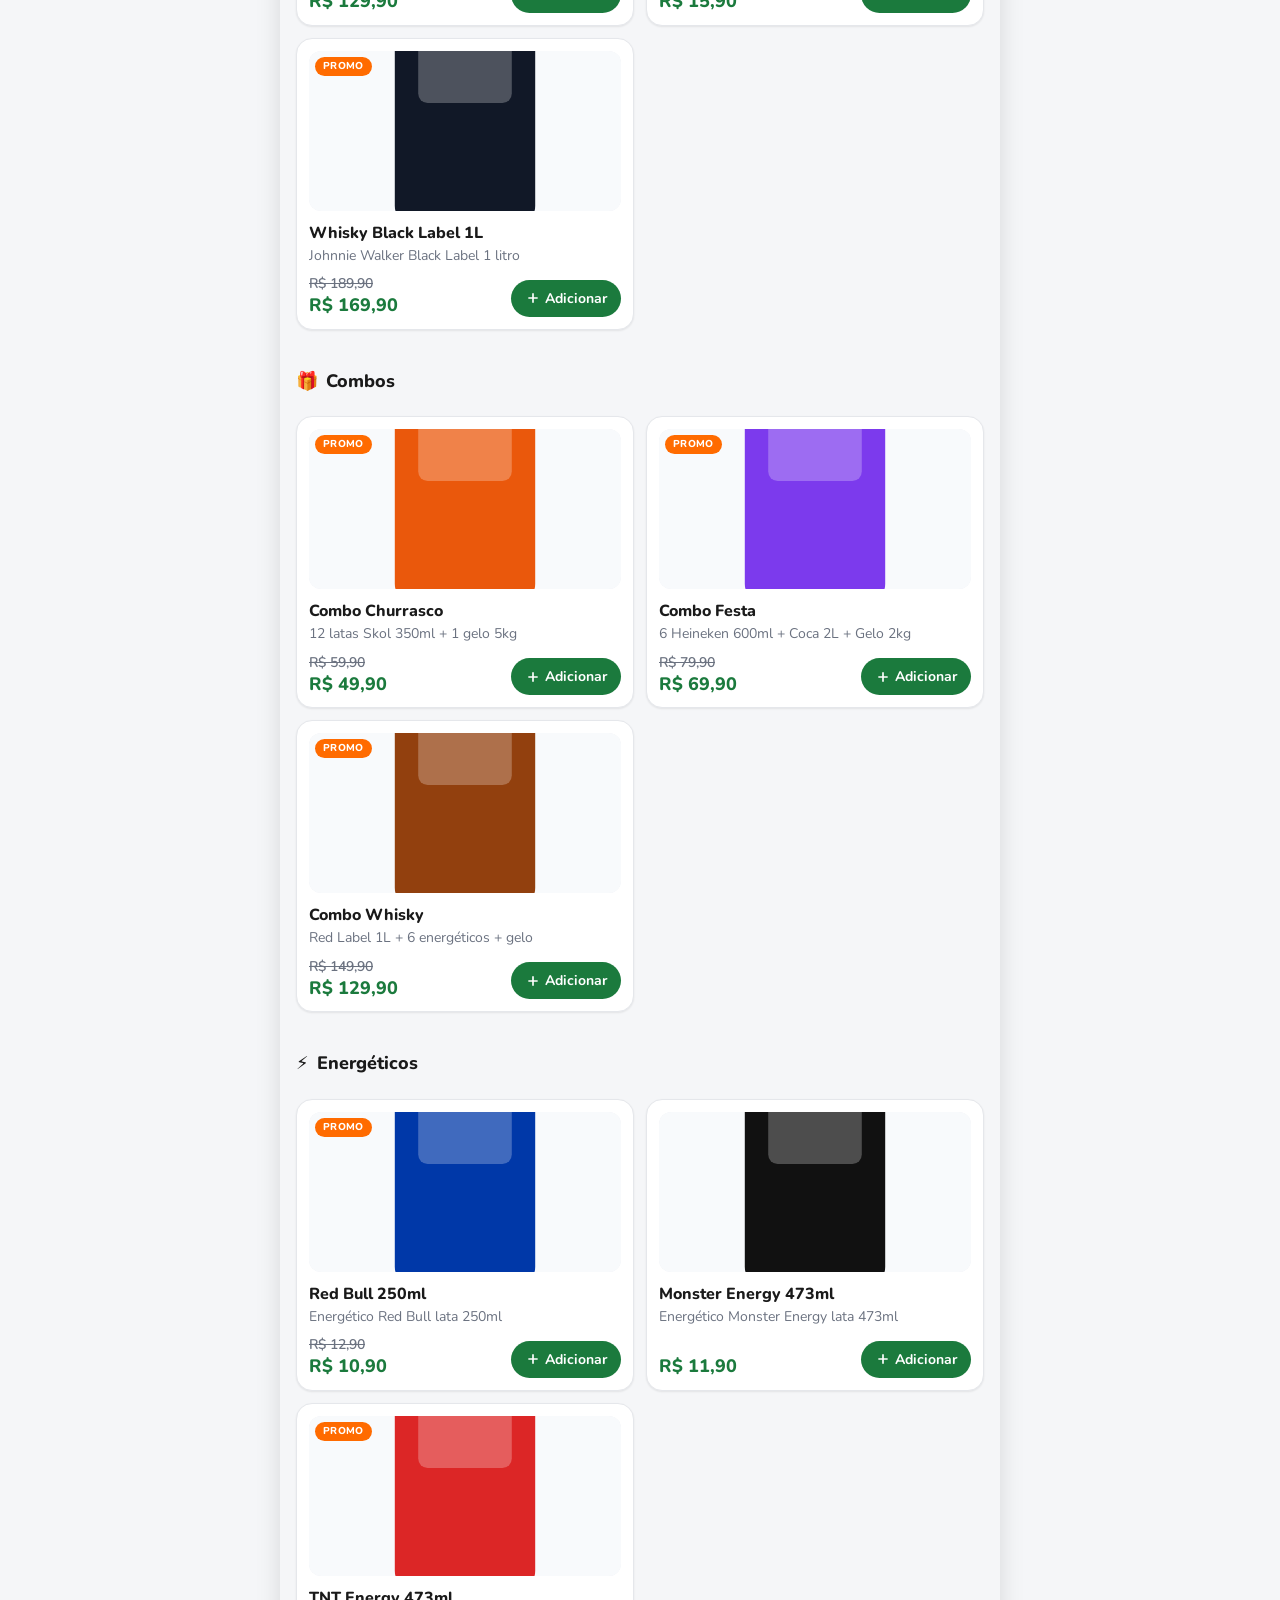
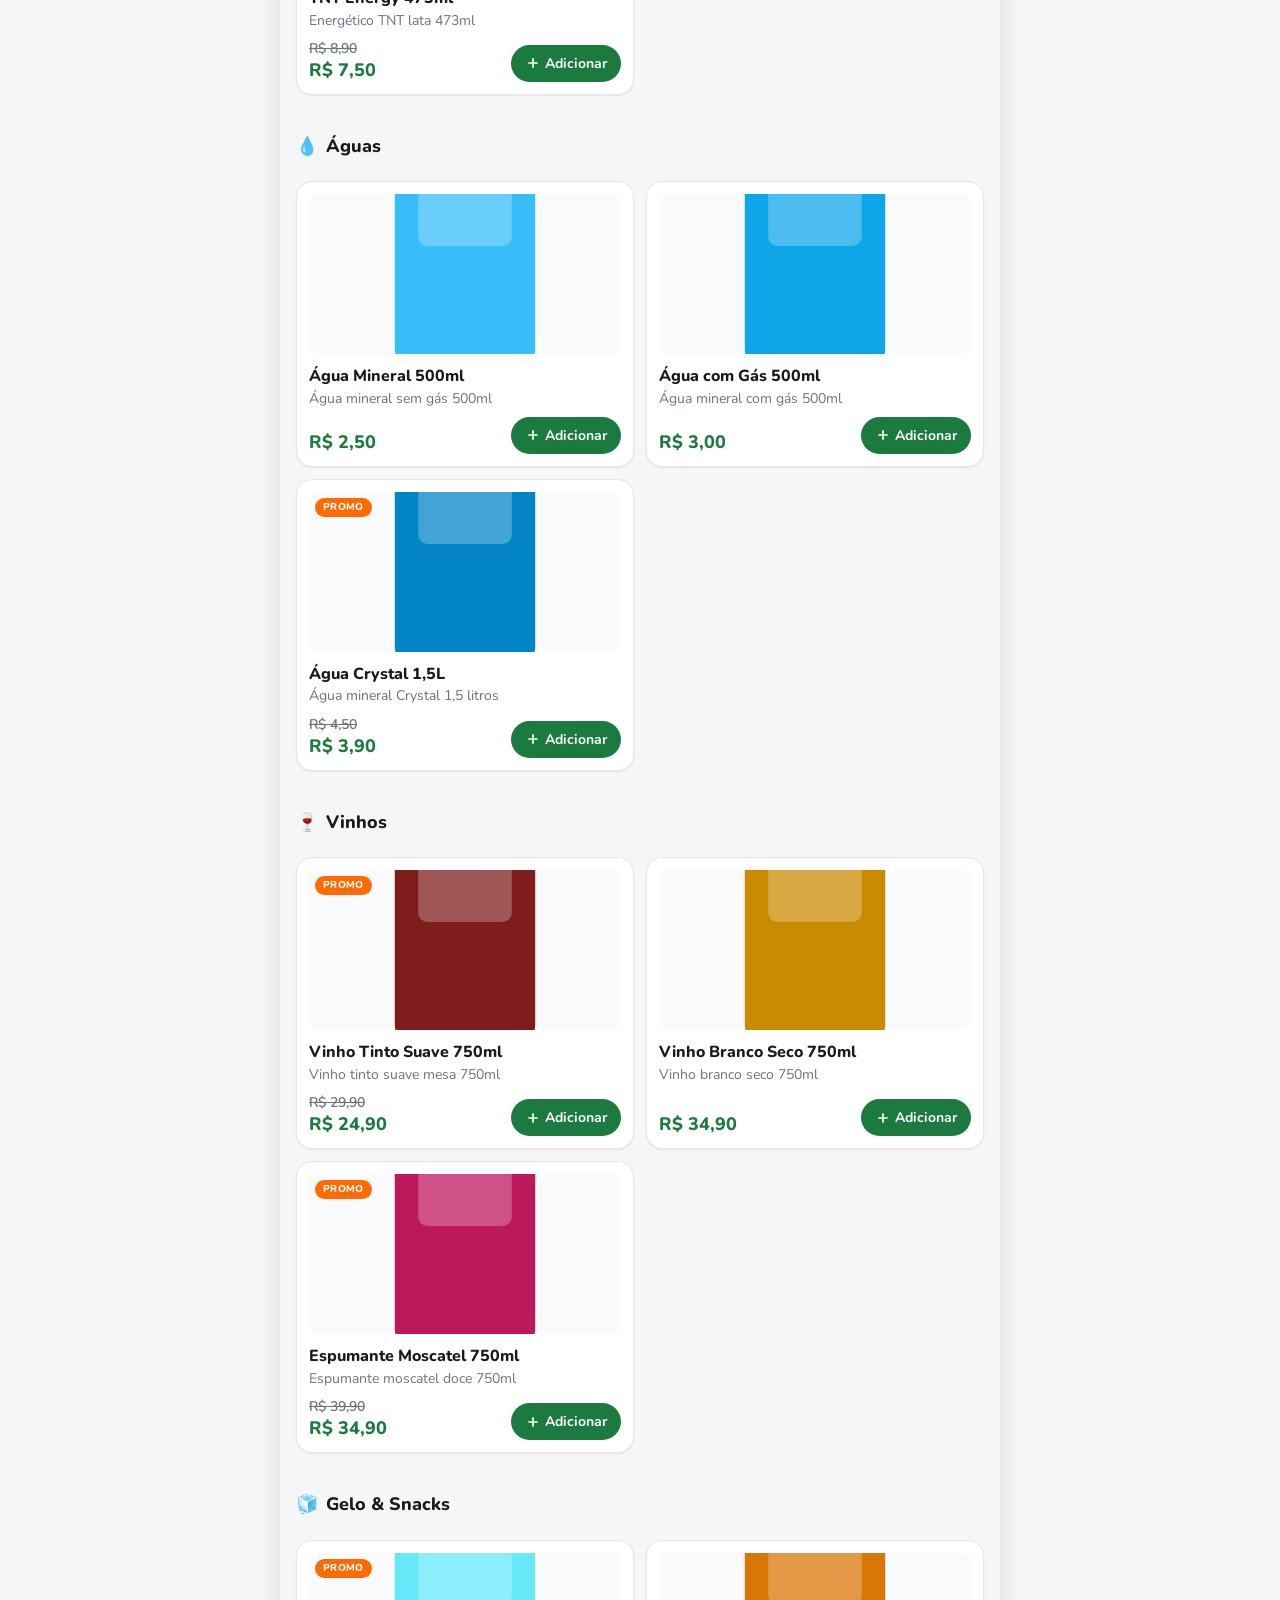
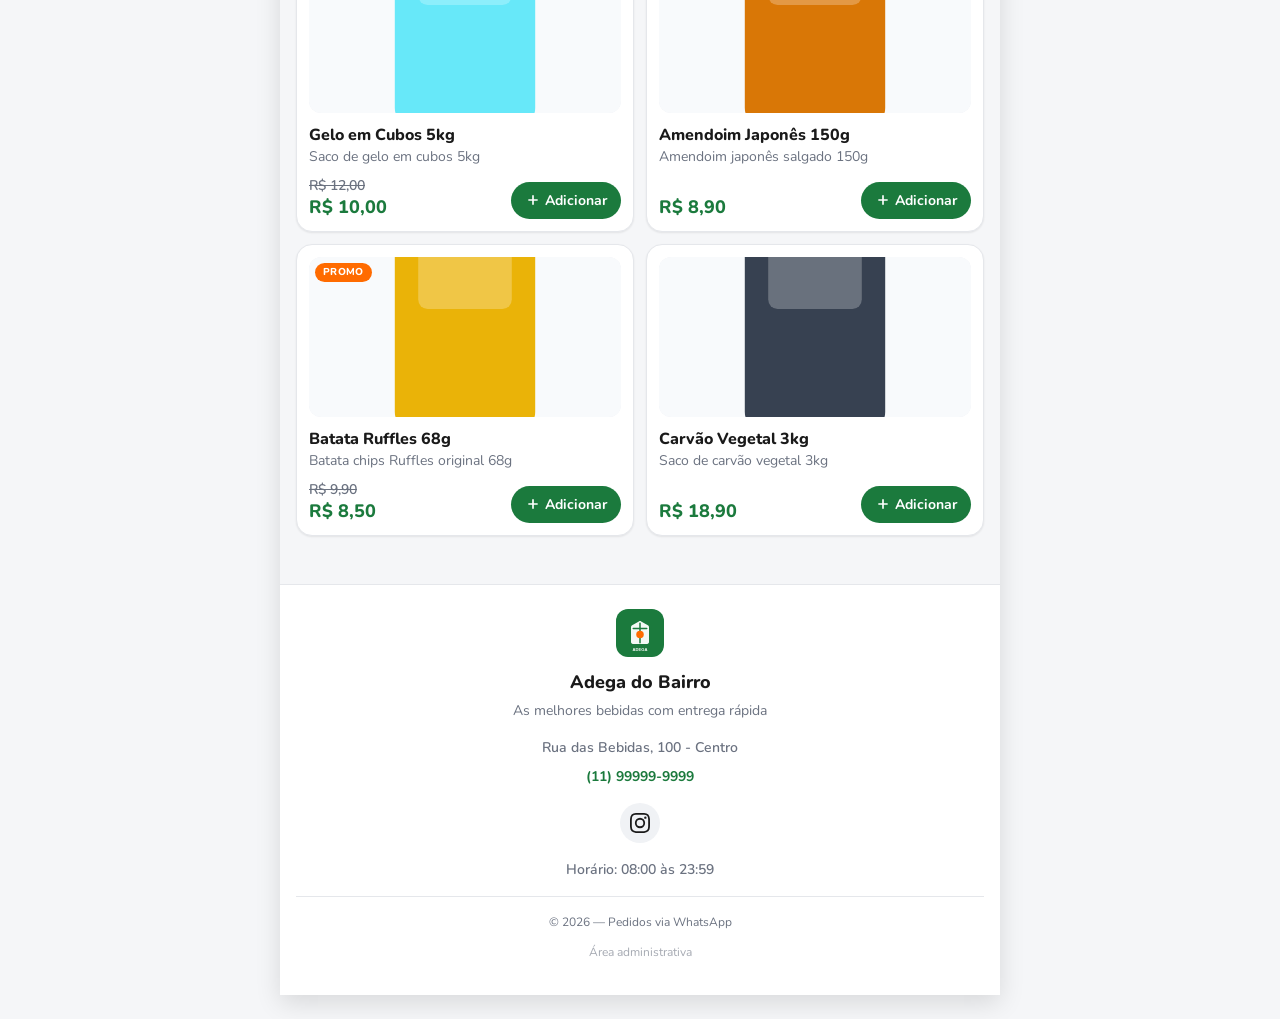
==== commit 4ba3ff15: "OK" ====
--- a/index.html
+++ b/index.html
@@ -3,8 +3,15 @@
 <head>
   <meta charset="UTF-8" />
   <script>
-    /* Bootstrap GitHub Pages — define <base> antes de qualquer asset relativo */
+    /* Base path: GitHub Pages / HTTP. Em file:// NÃO usa <base> (abre direto no PC). */
     (function () {
+      if (location.protocol === "file:") {
+        window.APP_BASE = "";
+        window.assetUrl = function (p) {
+          return String(p || "").replace(/^\.\//, "").replace(/^\//, "");
+        };
+        return;
+      }
       var path = location.pathname || "/";
       var base;
       if (path.indexOf("/admin") !== -1) {
@@ -126,11 +133,19 @@
     </div>
   </div>
 
-  <!-- Botão flutuante carrinho -->
-  <button class="carrinho-btn-flutuante" id="carrinho-btn-flutuante" type="button" aria-label="Abrir carrinho">
-    <svg viewBox="0 0 24 24" fill="none" stroke="currentColor" stroke-width="2"><circle cx="9" cy="21" r="1"/><circle cx="20" cy="21" r="1"/><path d="M1 1h4l2.68 13.39a2 2 0 002 1.61h9.72a2 2 0 002-1.61L23 6H6"/></svg>
-    <span class="carrinho-badge" id="carrinho-badge" style="display:none">0</span>
-  </button>
+  <!-- Barra do carrinho (preço + finalizar sempre visíveis) -->
+  <div class="carrinho-barra oculto" id="carrinho-barra">
+    <button type="button" class="carrinho-barra-info" id="carrinho-btn-flutuante" aria-label="Ver carrinho">
+      <span class="carrinho-barra-badge" id="carrinho-badge">0</span>
+      <div class="carrinho-barra-textos">
+        <strong id="barra-total">R$ 0,00</strong>
+        <small id="barra-detalhe">inclui entrega</small>
+      </div>
+    </button>
+    <button type="button" class="carrinho-barra-finalizar" id="btn-finalizar-barra">
+      Finalizar pedido
+    </button>
+  </div>
 
   <!-- Overlay + Drawer carrinho -->
   <div class="carrinho-overlay" id="carrinho-overlay"></div>
@@ -176,9 +191,43 @@
         <button class="modal-fechar" id="modal-fechar" type="button" aria-label="Fechar">✕</button>
       </div>
 
+      <div class="aviso-pix-only" id="aviso-pix-only">
+        💳 <strong>Pagamento somente via PIX</strong>
+        <span id="pix-info"></span>
+      </div>
+
+      <h3 class="modal-secao-titulo">Seu pedido</h3>
+      <div class="pedido-itens-lista" id="pedido-itens-lista"></div>
       <div class="resumo-pedido-modal" id="resumo-pedido-modal"></div>
 
-      <div class="tipo-entrega">
+      <h3 class="modal-secao-titulo">Seus dados</h3>
+
+      <div class="form-grupo">
+        <label for="pedido-nome">Nome completo <span class="obrigatorio">*</span></label>
+        <input type="text" id="pedido-nome" placeholder="Como devemos chamar você?" autocomplete="name" />
+        <span class="erro-campo">Informe seu nome</span>
+      </div>
+
+      <div class="form-grupo">
+        <label for="pedido-telefone">Telefone / WhatsApp <span class="obrigatorio">*</span></label>
+        <input type="tel" id="pedido-telefone" placeholder="(11) 99999-9999" autocomplete="tel" />
+        <span class="erro-campo">Informe seu telefone</span>
+      </div>
+
+      <div class="form-grupo" id="grupo-endereco">
+        <label for="pedido-endereco">Endereço completo <span class="obrigatorio">*</span></label>
+        <textarea id="pedido-endereco" placeholder="Rua, número, bairro, complemento, ponto de referência"></textarea>
+        <span class="erro-campo">Informe o endereço de entrega</span>
+      </div>
+
+      <div class="form-grupo oculto" id="grupo-bairro">
+        <label for="pedido-bairro">Bairro (taxa)</label>
+        <select id="pedido-bairro">
+          <option value="">Taxa padrão de entrega</option>
+        </select>
+      </div>
+
+      <div class="tipo-entrega" id="tipo-entrega-wrap">
         <button type="button" class="tipo-entrega-opcao ativo" data-tipo="entrega">
           <span class="icone">🛵</span>
           Entrega
@@ -190,57 +239,13 @@
       </div>
 
       <div class="form-grupo">
-        <label for="pedido-nome">Nome <span class="obrigatorio">*</span></label>
-        <input type="text" id="pedido-nome" placeholder="Seu nome completo" autocomplete="name" />
-        <span class="erro-campo">Informe seu nome</span>
-      </div>
-
-      <div class="form-grupo">
-        <label for="pedido-telefone">Telefone / WhatsApp <span class="obrigatorio">*</span></label>
-        <input type="tel" id="pedido-telefone" placeholder="(11) 99999-9999" autocomplete="tel" />
-        <span class="erro-campo">Informe seu telefone</span>
-      </div>
-
-      <div class="form-grupo" id="grupo-endereco">
-        <label for="pedido-endereco">Endereço completo <span class="obrigatorio">*</span></label>
-        <textarea id="pedido-endereco" placeholder="Rua, número, complemento"></textarea>
-        <span class="erro-campo">Informe o endereço</span>
-      </div>
-
-      <div class="form-grupo" id="grupo-bairro">
-        <label for="pedido-bairro">Bairro</label>
-        <select id="pedido-bairro">
-          <option value="">Selecione o bairro</option>
-        </select>
-      </div>
-
-      <div class="form-grupo">
-        <label>Forma de pagamento</label>
-        <div class="pagamento-opcoes">
-          <button type="button" class="pagamento-opcao ativo" id="opcao-pix" data-pagamento="pix">
-            <span class="radio"></span>
-            PIX
-          </button>
-          <button type="button" class="pagamento-opcao" data-pagamento="dinheiro">
-            <span class="radio"></span>
-            Dinheiro
-          </button>
-          <button type="button" class="pagamento-opcao" data-pagamento="cartao">
-            <span class="radio"></span>
-            Cartão na entrega
-          </button>
-        </div>
-        <div class="pix-info visivel" id="pix-info"></div>
-      </div>
-
-      <div class="form-grupo">
-        <label for="pedido-obs">Observação</label>
-        <textarea id="pedido-obs" placeholder="Ex: sem gelo, interfone 101..."></textarea>
+        <label for="pedido-obs">Observação (opcional)</label>
+        <textarea id="pedido-obs" placeholder="Ex: interfone 101, sem gelo..."></textarea>
       </div>
 
       <button class="btn-enviar-pedido" id="btn-enviar-pedido" type="button">
         <svg viewBox="0 0 24 24" fill="currentColor"><path d="M17.472 14.382c-.297-.149-1.758-.867-2.03-.967-.273-.099-.471-.148-.67.15-.197.297-.767.966-.94 1.164-.173.199-.347.223-.644.075-.297-.15-1.255-.463-2.39-1.475-.883-.788-1.48-1.761-1.653-2.059-.173-.297-.018-.458.13-.606.134-.133.298-.347.446-.52.149-.174.198-.298.298-.497.099-.198.05-.371-.025-.52-.075-.149-.669-1.612-.916-2.207-.242-.579-.487-.5-.669-.51-.173-.008-.371-.01-.57-.01-.198 0-.52.074-.792.372-.272.297-1.04 1.016-1.04 2.479 0 1.462 1.065 2.875 1.213 3.074.149.198 2.096 3.2 5.077 4.487.709.306 1.262.489 1.694.625.712.227 1.36.195 1.871.118.571-.085 1.758-.719 2.006-1.413.248-.694.248-1.289.173-1.413-.074-.124-.272-.198-.57-.347m-5.421 7.403h-.004a9.87 9.87 0 01-5.031-1.378l-.361-.214-3.741.982.998-3.648-.235-.374a9.86 9.86 0 01-1.51-5.26c.001-5.45 4.436-9.884 9.888-9.884 2.64 0 5.122 1.03 6.988 2.898a9.825 9.825 0 012.893 6.994c-.003 5.45-4.435 9.884-9.885 9.884m8.413-18.297A11.815 11.815 0 0012.05 0C5.495 0 .16 5.335.157 11.892c0 2.096.547 4.142 1.588 5.945L.057 24l6.305-1.654a11.882 11.882 0 005.683 1.448h.005c6.554 0 11.89-5.335 11.893-11.893a11.821 11.821 0 00-3.48-8.413z"/></svg>
-        Enviar no WhatsApp
+        Enviar pedido no WhatsApp
       </button>
     </div>
   </div>
@@ -263,7 +268,12 @@
   <script>
     document.getElementById("ano-atual").textContent = new Date().getFullYear();
   </script>
+  <script src="data/loja.js"></script>
+  <script src="data/produtos.js"></script>
+  <script src="data/categorias.js"></script>
+  <script src="data/banners.js"></script>
   <script src="assets/js/utils.js"></script>
+  <script src="assets/js/pedidos-store.js"></script>
   <script src="assets/js/horario.js"></script>
   <script src="assets/js/categorias.js"></script>
   <script src="assets/js/produtos.js"></script>
--- a/assets/css/style.css
+++ b/assets/css/style.css
@@ -14,7 +14,7 @@
   font-family: var(--fonte-principal);
   background: var(--cor-fundo);
   color: var(--cor-texto);
-  padding-bottom: 100px;
+  padding-bottom: 24px;
 }
 
 .app {
